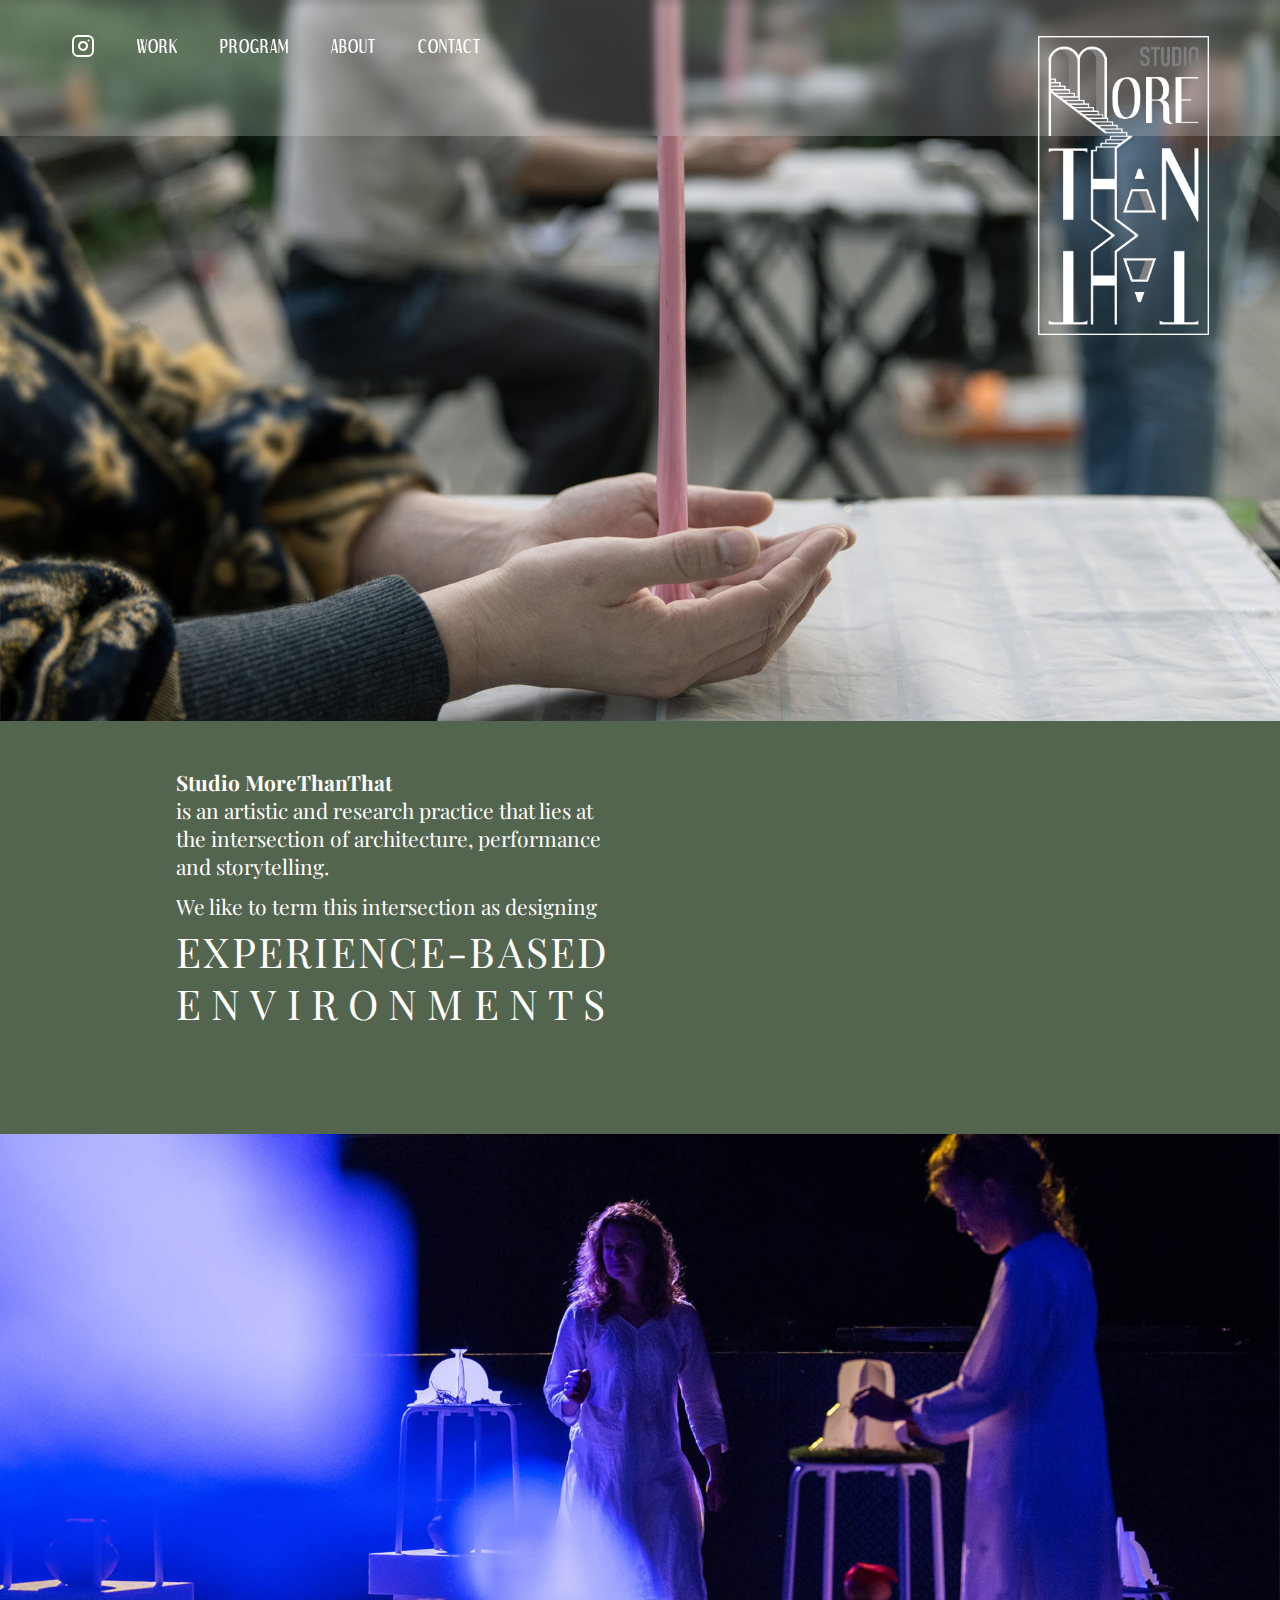
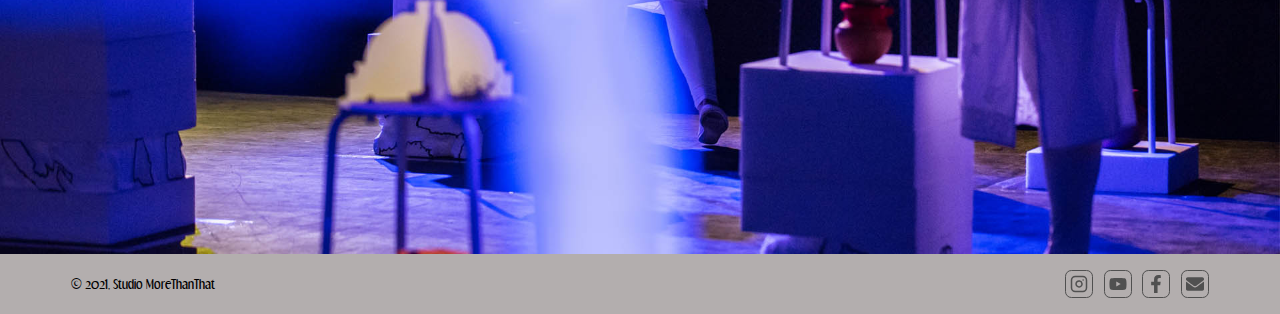
==== index.html @ 2d3cd611 "update" ====
<!DOCTYPE html>
<html lang="en">
<head>
  <meta charset="UTF-8">
<meta name="viewport" content="width=device-width, initial-scale=1.0, maximum-scale=1.0, user-scalable=no" />
  <meta http-equiv="X-UA-Compatible" content="ie=edge">
  <link rel="shortcut icon" href="assests\img\favicon-1.jpg" type="image/png">


  <link rel="preconnect" href="https://fonts.gstatic.com">

  <link rel="stylesheet" href="https://cdnjs.cloudflare.com/ajax/libs/font-awesome/5.15.3/css/all.min.css">

  <script src="https://cdnjs.cloudflare.com/ajax/libs/jquery/3.4.1/jquery.min.js">

  </script>

 <link href="https://fonts.googleapis.com/css2?family=Playfair+Display&display=swap" rel="stylesheet">
 <!-- <script src="https://cdnjs.cloudflare.com/ajax/libs/jquery/3.3.1/jquery.min.js"> -->


 </script>
  <title>Studio MoreThanThat</title>
  <link rel="stylesheet" href="assests\style\style.css">

</head>
<body>
  <header class="header">
    <nav class="navbar_container" id="navbar_container">
      <div class="nav_section" id="nav_section">

      <ul class="navbar_items" id="navbar_items">
        <li class="navbar_item instagram">
          <a href="https://www.instagram.com/studio.morethanthat/">
          <svg xmlns="http://www.w3.org/2000/svg"  width="24" height="24" viewBox="0 0 24 24" fill="none" stroke="currentColor"
          stroke-width="2" stroke-linecap="round" stroke-linejoin="round" class="feather feather-instagram">
          <rect x="2" y="2" width="20" height="20" rx="5" ry="5"></rect><path d="M16 11.37A4 4 0 1 1 12.63 8 4 4 0 0 1 16 11.37z">
          </path><line x1="17.5" y1="6.5" x2="17.51" y2="6.5"></line></svg>
        </a>
        </li>
        <li class="navbar_item"><a class="underline" href="work.html">Work</a></li>
        <li class="navbar_item"><a class="underline" href="work\collaborations\chromoculars.html">Program</a></li>
        <li class="navbar_item"><a class="underline" href="comingsoon1.html">About</a></li>
        <li class="navbar_item"><a class="underline" href="contact.html">Contact</a></li>
        <!-- <div class="mobile_social_media"> -->

        <li class="navbar_item social_media">
          <a class="social_media_icon" href="https://www.instagram.com/studio.morethanthat/">
          <svg xmlns="http://www.w3.org/2000/svg"  width="24" height="24" viewBox="0 0 24 24" fill="none" stroke="currentColor"
          stroke-width="2" stroke-linecap="round" stroke-linejoin="round" class="feather feather-instagram">
          <rect x="2" y="2" width="20" height="20" rx="5" ry="5"></rect><path d="M16 11.37A4 4 0 1 1 12.63 8 4 4 0 0 1 16 11.37z">
          </path></svg>
        </a>
      <a class="social_media_icon" href="">
          <svg aria-hidden="true" focusable="false" data-prefix="fab" data-icon="youtube" class="svg-inline--fa fa-youtube fa-w-18" role="img" xmlns="http://www.w3.org/2000/svg" viewBox="0 0 576 512"><path fill="currentColor" d="M549.655 124.083c-6.281-23.65-24.787-42.276-48.284-48.597C458.781 64 288 64 288 64S117.22 64 74.629 75.486c-23.497 6.322-42.003 24.947-48.284 48.597-11.412 42.867-11.412 132.305-11.412 132.305s0 89.438 11.412 132.305c6.281 23.65 24.787 41.5 48.284 47.821C117.22 448 288 448 288 448s170.78 0 213.371-11.486c23.497-6.321 42.003-24.171 48.284-47.821 11.412-42.867 11.412-132.305 11.412-132.305s0-89.438-11.412-132.305zm-317.51 213.508V175.185l142.739 81.205-142.739 81.201z"></path></svg>
        </a>


        <a class="social_media_icon" href="">
          <svg aria-hidden="true" focusable="false" data-prefix="fab" data-icon="facebook-f" class="svg-inline--fa fa-facebook-f fa-w-10" role="img" xmlns="http://www.w3.org/2000/svg"
             viewBox="0 0 320 512"><path fill="currentColor"
              d="M279.14 288l14.22-92.66h-88.91v-60.13c0-25.35 12.42-50.06 52.24-50.06h40.42V6.26S260.43 0 225.36 0c-73.22 0-121.08 44.38-121.08 124.72v70.62H22.89V288h81.39v224h100.17V288z">
             </path></svg>

        </a>
       <a class="social_media_icon" href="">
          <svg aria-hidden="true" focusable="false" data-prefix="fas" data-icon="envelope" class="svg-inline--fa fa-envelope fa-w-16" role="img" xmlns="http://www.w3.org/2000/svg" viewBox="0 0 512 512"><path fill="currentColor" d="M502.3 190.8c3.9-3.1 9.7-.2 9.7 4.7V400c0 26.5-21.5 48-48 48H48c-26.5 0-48-21.5-48-48V195.6c0-5 5.7-7.8 9.7-4.7 22.4 17.4 52.1 39.5 154.1 113.6 21.1 15.4 56.7 47.8 92.2 47.6 35.7.3 72-32.8 92.3-47.6 102-74.1 131.6-96.3 154-113.7zM256 320c23.2.4 56.6-29.2 73.4-41.4 132.7-96.3 142.8-104.7 173.4-128.7 5.8-4.5 9.2-11.5 9.2-18.9v-19c0-26.5-21.5-48-48-48H48C21.5 64 0 85.5 0 112v19c0 7.4 3.4 14.3 9.2 18.9 30.6 23.9 40.7 32.4 173.4 128.7 16.8 12.2 50.2 41.8 73.4 41.4z"></path></svg>
        </a>
       </li>

        </ul>


     </div>


       <a href="index.html"><div class="logo"><img src="assests\img\white_logo.png" alt=""></div></a>
      <div class="mobile_header">
         <a href="index.html"> <div class="mobilelogo"><img src="assests\img\black_logo.png" border="0"></div></a>

        <div class="js-menu menu" type="button">
        <div class="toggle" id="toggle"></div>
        </div>
        <!-- <div class="toggle" id="toggle"><i class="fas fa-times"></i></div> -->
      </div>

    </nav>
  </header>


  <main class="main">
     <section class="carousel_container">
       <div class="image_container">
         <div class="mySlides fade"><img src="assests\img\1.jpg" alt=""></div>
         <div class="mySlides fade"><img src="assests\img\2.jpg" alt=""></div>
         <div class="mySlides fade"><img src="assests\img\3.jpg" alt=""></div>

       </div>
       <div class="carosuel_bottom"></div>
     </section>

     <section class="carousel_container_mobile">
       <div class="image_container_mobile">
         <div class="mySlides_mobile fade"><img src="assests\img\mobileimg\mobile-1.jpg" alt=""></div>
         <div class="mySlides_mobile fade"><img src="assests\img\mobileimg\mobile-2.jpg" alt=""></div>
         <div class="mySlides_mobile fade"><img src="assests\img\mobileimg\mobile-3.jpg" alt=""></div>
       </div>
     </section>

     <!-- <section class="cover_section">
       <div class="green_section">
       </div>
       <div class="white_section"></div>
     </section> -->

     <section class="greenplate" id="fixed">
       <div class="plate" id="fixed">
       </div>
       <div class="whiteplate"></div>
     </section>

     <section class="greenplate_tab" id="fixed">
       <div class="plate" id="fixed">
       </div>
       <div class="whiteplate"></div>

     </section>

     <section class="about_container">
       <div class="about_section">
        <p class="about_title"><strong>Studio MoreThanThat</strong>
          <span>is an artistic and research practice that lies at </span>
          <span>the intersection of architecture, performance</span>
          <span>and storytelling.</span>
        </p>

        <span class="about_desc_head">
         We like to term this intersection as designing
        </span>

        <div class="about_heading_container">
          <p class="about_heading"><span class="exp">EXPERIENCE-BASED</span> <br>	ENVIRONMENTS


        </div>


       </div>
     </section>



     <section class="about_container_mobile">
       <div class="about_section_mobile">
        <div class="about_title_mobile"><strong>Studio MoreThanThat</strong>
          <br>
          is an artistic and research practice that lies at
          <br>

          the intersection of architecture, performance
          <br>

          and storytelling

          <br>


           <p class="about_subtitle_mobile">We like to term this intersection as designing</p>

           <span class="span1">
             <p>EXPERIENCE-BASED</p>
           </span>
           <span class="span2">
             <p>ENVIRONMENTS</p>
           </span>

        </div>

        <div class="read_more_mobile">
          <a href="comingsoon1.html"><img src="assests\img\read more button_illustrator.png" alt=""></a>
        </div>


       </div>
     </section>

     <section class="image_section">
       <img src="assests\img\4.jpg" alt="">

     </section>


     <section class="igfeed_container">

       <div class="igfeed_section">

         <div class="view_feed">
           <a href="https://www.instagram.com/studio.morethanthat/">
             <svg xmlns="http://www.w3.org/2000/svg" width="24" height="24" viewBox="0 0 24 24" fill="none" stroke="currentColor"
             stroke-width="2" stroke-linecap="round" stroke-linejoin="round" class="feather feather-instagram"><rect x="2" y="2" width="20"
             height="20" rx="5" ry="5"></rect><path d="M16 11.37A4 4 0 1 1 12.63 8 4 4 0 0 1 16 11.37z"></path><line x1="17.5" y1="6.5" x2="17.51" y2="6.5"></line>
           </svg>
           </a>

           <a href="https://www.instagram.com/studio.morethanthat/"> <p>VIEW OUR FEED </p></a>

         </div>

             <a href="https://www.instagram.com/studio.morethanthat/"> <img  src="assests\img\mobileimg\instagramfeed.gif" alt=""></a>

       </div>
     </section>


  </main>

  <footer class="footer_container">
    <div class="footer_section">
      <div class="footer_description"><p>© 2021, Studio MoreThanThat</p></div>
      <div class="social_media_icons">
        <a href="https://www.instagram.com/studio.morethanthat/" class="icons">

          <svg xmlns="http://www.w3.org/2000/svg" width="24" height="24" viewBox="0 0 24 24" fill="none" stroke="currentColor"
           stroke-width="2" stroke-linecap="round" stroke-linejoin="round" class="feather feather-instagram">
           <rect x="2" y="2" width="20" height="20" rx="5" ry="5">
           </rect><path d="M16 11.37A4 4 0 1 1 12.63 8 4 4 0 0 1 16 11.37z"></path><line x1="17.5" y1="6.5" x2="17.51" y2="6.5"></line></svg>
         </a>

         <a href="" class="icons">
           <svg aria-hidden="true" focusable="false" data-prefix="fab" data-icon="youtube" class="svg-inline--fa fa-youtube fa-w-18" role="img" xmlns="http://www.w3.org/2000/svg" viewBox="0 0 576 512"><path fill="currentColor" d="M549.655 124.083c-6.281-23.65-24.787-42.276-48.284-48.597C458.781 64 288 64 288 64S117.22 64 74.629 75.486c-23.497 6.322-42.003 24.947-48.284 48.597-11.412 42.867-11.412 132.305-11.412 132.305s0 89.438 11.412 132.305c6.281 23.65 24.787 41.5 48.284 47.821C117.22 448 288 448 288 448s170.78 0 213.371-11.486c23.497-6.321 42.003-24.171 48.284-47.821 11.412-42.867 11.412-132.305 11.412-132.305s0-89.438-11.412-132.305zm-317.51 213.508V175.185l142.739 81.205-142.739 81.201z"></path></svg>

          </a>


        <a href="" class="icons">

          <svg aria-hidden="true" focusable="false" data-prefix="fab" data-icon="facebook-f" class="svg-inline--fa fa-facebook-f fa-w-10" role="img" xmlns="http://www.w3.org/2000/svg"
             viewBox="0 0 320 512"><path fill="currentColor"
              d="M279.14 288l14.22-92.66h-88.91v-60.13c0-25.35 12.42-50.06 52.24-50.06h40.42V6.26S260.43 0 225.36 0c-73.22 0-121.08 44.38-121.08 124.72v70.62H22.89V288h81.39v224h100.17V288z">
             </path></svg>
        </a>

        <a href="" class="icons">
          <svg aria-hidden="true" focusable="false" data-prefix="fas" data-icon="envelope" class="svg-inline--fa fa-envelope fa-w-16" role="img" xmlns="http://www.w3.org/2000/svg" viewBox="0 0 512 512"><path fill="currentColor" d="M502.3 190.8c3.9-3.1 9.7-.2 9.7 4.7V400c0 26.5-21.5 48-48 48H48c-26.5 0-48-21.5-48-48V195.6c0-5 5.7-7.8 9.7-4.7 22.4 17.4 52.1 39.5 154.1 113.6 21.1 15.4 56.7 47.8 92.2 47.6 35.7.3 72-32.8 92.3-47.6 102-74.1 131.6-96.3 154-113.7zM256 320c23.2.4 56.6-29.2 73.4-41.4 132.7-96.3 142.8-104.7 173.4-128.7 5.8-4.5 9.2-11.5 9.2-18.9v-19c0-26.5-21.5-48-48-48H48C21.5 64 0 85.5 0 112v19c0 7.4 3.4 14.3 9.2 18.9 30.6 23.9 40.7 32.4 173.4 128.7 16.8 12.2 50.2 41.8 73.4 41.4z"></path></svg>

      </a>

      </div>
    </div>
  </footer>

<script type="text/javascript" src="assests\script\script.js"></script>
</body>
</html>
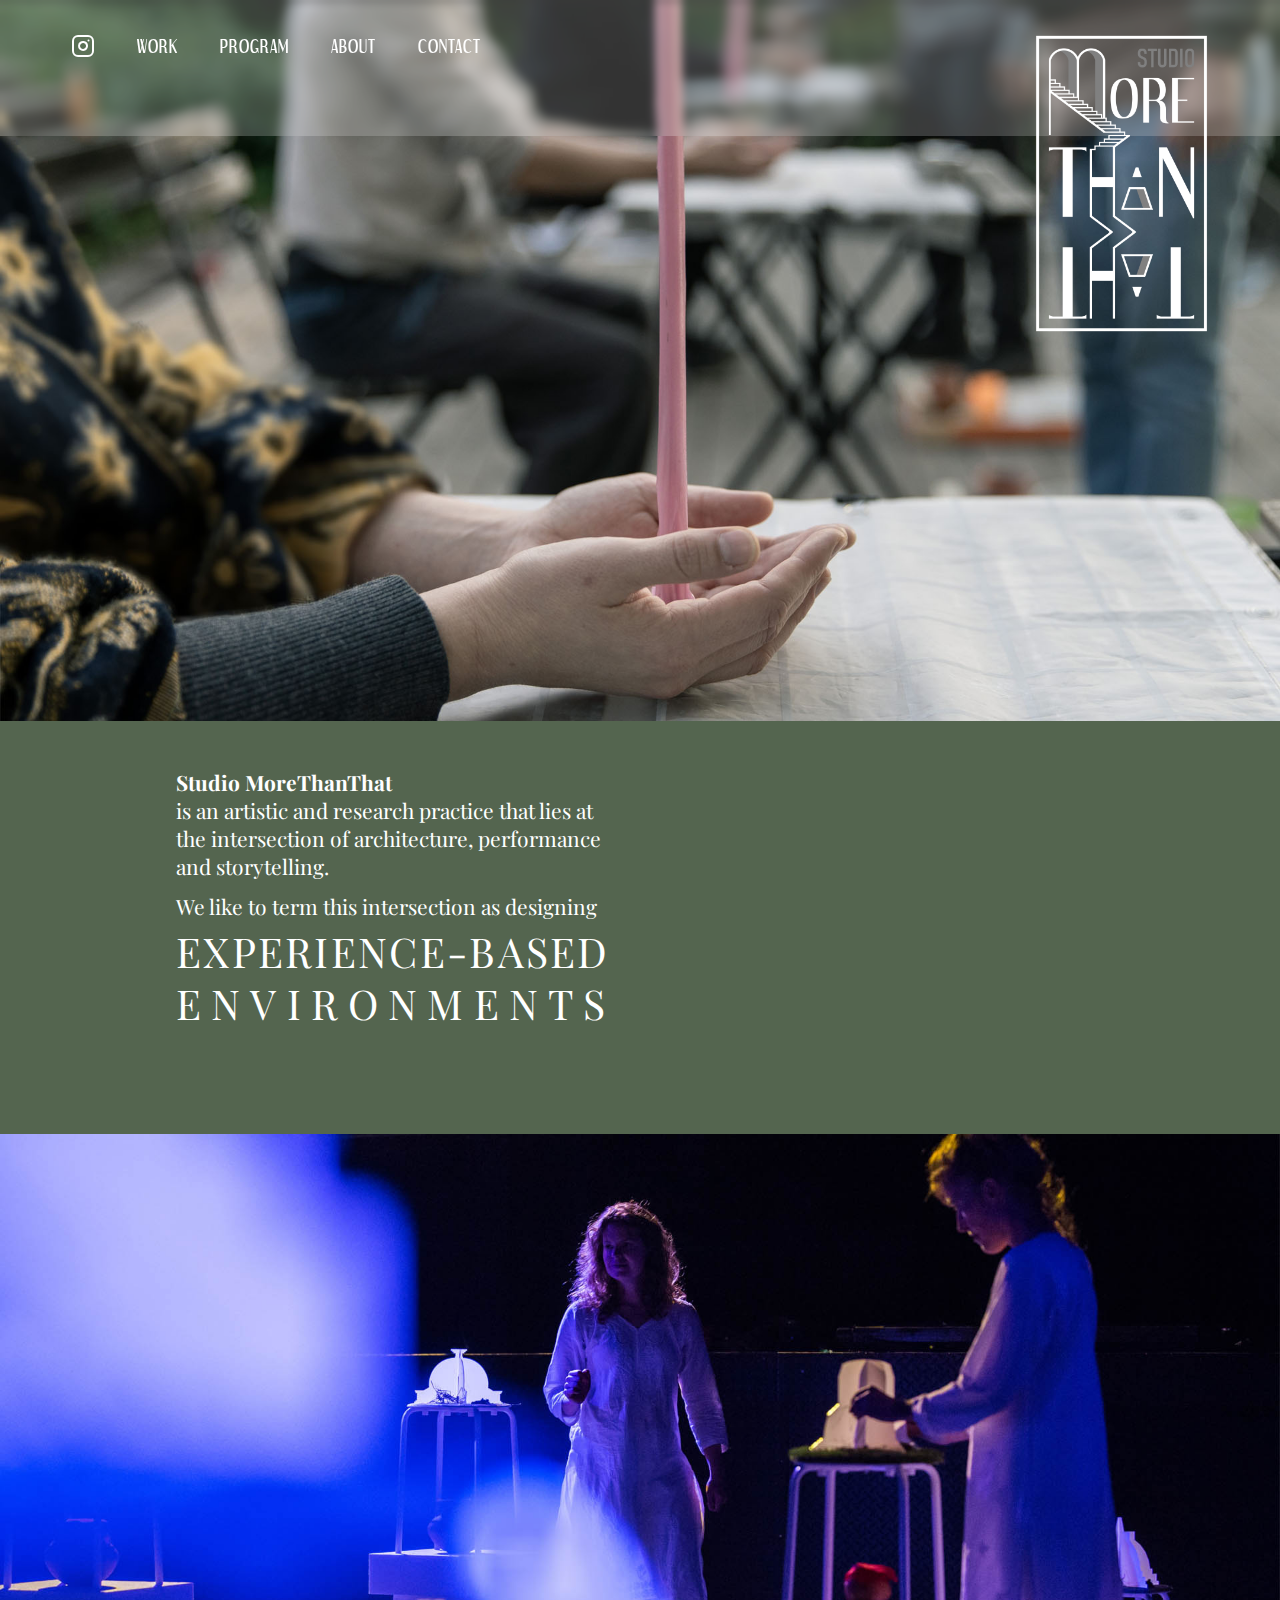
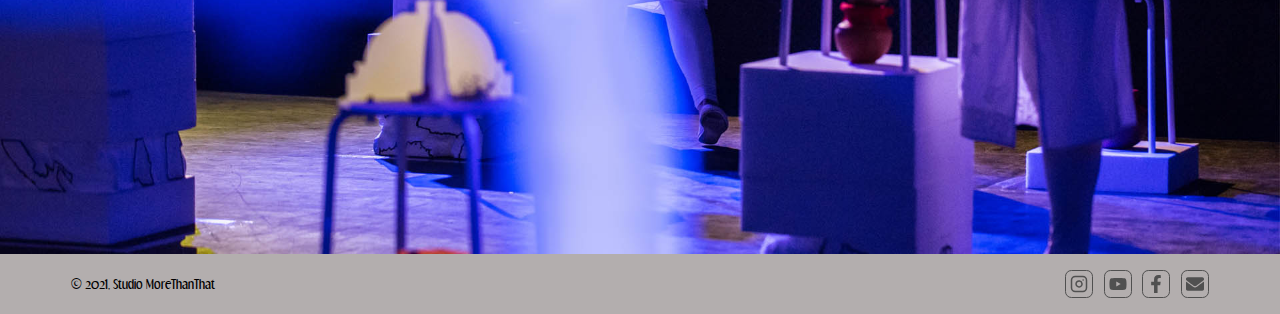
==== commit b5e1f16c: "update" ====
--- a/index.html
+++ b/index.html
@@ -39,7 +39,7 @@
         </a>
         </li>
         <li class="navbar_item"><a class="underline" href="work.html">Work</a></li>
-        <li class="navbar_item"><a class="underline" href="work\collaborations\chromoculars.html">Program</a></li>
+        <li class="navbar_item"><a class="underline" href="comingsoon0.html">Program</a></li>
         <li class="navbar_item"><a class="underline" href="comingsoon1.html">About</a></li>
         <li class="navbar_item"><a class="underline" href="contact.html">Contact</a></li>
         <!-- <div class="mobile_social_media"> -->
@@ -74,9 +74,9 @@
      </div>
 
 
-       <a href="index.html"><div class="logo"><img src="assests\img\white_logo.png" alt=""></div></a>
+       <a href="index.html"><div class="logo"><img src="assests/img/logos/white_logo.png" alt=""></div></a>
       <div class="mobile_header">
-         <a href="index.html"> <div class="mobilelogo"><img src="assests\img\black_logo.png" border="0"></div></a>
+         <a href="index.html"> <div class="mobilelogo"><img src="assests/img/logos/black_logo.png" border="0"></div></a>
 
         <div class="js-menu menu" type="button">
         <div class="toggle" id="toggle"></div>
@@ -141,11 +141,10 @@
         <div class="about_heading_container">
           <p class="about_heading"><span class="exp">EXPERIENCE-BASED</span> <br>	ENVIRONMENTS
 
-
-        </div>
-
-
-       </div>
+        </div>
+
+       </div>
+       
      </section>
 
 
@@ -218,7 +217,7 @@
     <div class="footer_section">
       <div class="footer_description"><p>© 2021, Studio MoreThanThat</p></div>
       <div class="social_media_icons">
-        <a href="https://www.instagram.com/studio.morethanthat/" class="icons">
+        <a href="https://www.instagram.com/studio.morethanthat/" target="_blank" rel="noopener" class="icons">
 
           <svg xmlns="http://www.w3.org/2000/svg" width="24" height="24" viewBox="0 0 24 24" fill="none" stroke="currentColor"
            stroke-width="2" stroke-linecap="round" stroke-linejoin="round" class="feather feather-instagram">
@@ -226,13 +225,13 @@
            </rect><path d="M16 11.37A4 4 0 1 1 12.63 8 4 4 0 0 1 16 11.37z"></path><line x1="17.5" y1="6.5" x2="17.51" y2="6.5"></line></svg>
          </a>
 
-         <a href="" class="icons">
+         <a href="https://youtu.be/Wgs2yoT-kCk" class="icons" target="_blank" rel="noopener">
            <svg aria-hidden="true" focusable="false" data-prefix="fab" data-icon="youtube" class="svg-inline--fa fa-youtube fa-w-18" role="img" xmlns="http://www.w3.org/2000/svg" viewBox="0 0 576 512"><path fill="currentColor" d="M549.655 124.083c-6.281-23.65-24.787-42.276-48.284-48.597C458.781 64 288 64 288 64S117.22 64 74.629 75.486c-23.497 6.322-42.003 24.947-48.284 48.597-11.412 42.867-11.412 132.305-11.412 132.305s0 89.438 11.412 132.305c6.281 23.65 24.787 41.5 48.284 47.821C117.22 448 288 448 288 448s170.78 0 213.371-11.486c23.497-6.321 42.003-24.171 48.284-47.821 11.412-42.867 11.412-132.305 11.412-132.305s0-89.438-11.412-132.305zm-317.51 213.508V175.185l142.739 81.205-142.739 81.201z"></path></svg>
 
           </a>
 
 
-        <a href="" class="icons">
+        <a href="https://www.facebook.com/studio.morethanthat/" target="_blank" rel="noopener" class="icons">
 
           <svg aria-hidden="true" focusable="false" data-prefix="fab" data-icon="facebook-f" class="svg-inline--fa fa-facebook-f fa-w-10" role="img" xmlns="http://www.w3.org/2000/svg"
              viewBox="0 0 320 512"><path fill="currentColor"
@@ -240,7 +239,7 @@
              </path></svg>
         </a>
 
-        <a href="" class="icons">
+        <a href="mailto: nitish@studiomorethanthat.com" target="_blank" rel="noopener" class="icons">
           <svg aria-hidden="true" focusable="false" data-prefix="fas" data-icon="envelope" class="svg-inline--fa fa-envelope fa-w-16" role="img" xmlns="http://www.w3.org/2000/svg" viewBox="0 0 512 512"><path fill="currentColor" d="M502.3 190.8c3.9-3.1 9.7-.2 9.7 4.7V400c0 26.5-21.5 48-48 48H48c-26.5 0-48-21.5-48-48V195.6c0-5 5.7-7.8 9.7-4.7 22.4 17.4 52.1 39.5 154.1 113.6 21.1 15.4 56.7 47.8 92.2 47.6 35.7.3 72-32.8 92.3-47.6 102-74.1 131.6-96.3 154-113.7zM256 320c23.2.4 56.6-29.2 73.4-41.4 132.7-96.3 142.8-104.7 173.4-128.7 5.8-4.5 9.2-11.5 9.2-18.9v-19c0-26.5-21.5-48-48-48H48C21.5 64 0 85.5 0 112v19c0 7.4 3.4 14.3 9.2 18.9 30.6 23.9 40.7 32.4 173.4 128.7 16.8 12.2 50.2 41.8 73.4 41.4z"></path></svg>
 
       </a>
